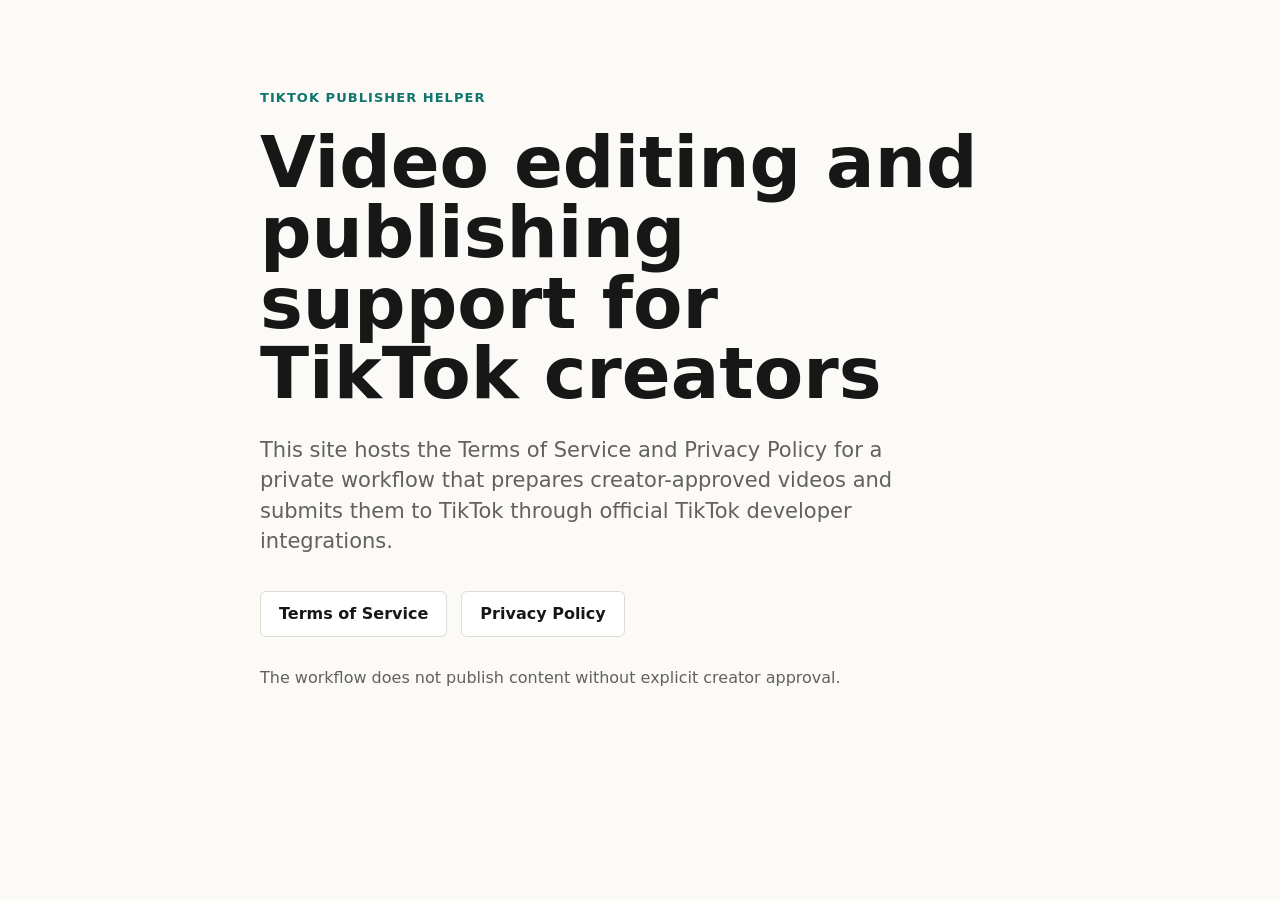
==== index.html @ e40996b9 "Initial legal pages for TikTok app" ====
<!doctype html>
<html lang="en">
  <head>
    <meta charset="utf-8" />
    <meta name="viewport" content="width=device-width, initial-scale=1" />
    <title>TikTok Publisher Helper</title>
    <meta
      name="description"
      content="Legal information for a private video editing and TikTok content publishing helper."
    />
    <link rel="stylesheet" href="./styles.css" />
  </head>
  <body>
    <main class="page">
      <p class="eyebrow">TikTok Publisher Helper</p>
      <h1>Video editing and publishing support for TikTok creators</h1>
      <p class="lead">
        This site hosts the Terms of Service and Privacy Policy for a private workflow
        that prepares creator-approved videos and submits them to TikTok through official
        TikTok developer integrations.
      </p>
      <nav class="links" aria-label="Legal pages">
        <a href="./terms/">Terms of Service</a>
        <a href="./privacy/">Privacy Policy</a>
      </nav>
      <p class="note">
        The workflow does not publish content without explicit creator approval.
      </p>
    </main>
  </body>
</html>
---- styles.css ----
:root {
  color-scheme: light;
  --ink: #171717;
  --muted: #62615f;
  --line: #dedbd5;
  --paper: #fbfaf7;
  --accent: #0f766e;
}

* {
  box-sizing: border-box;
}

body {
  margin: 0;
  min-height: 100vh;
  background: var(--paper);
  color: var(--ink);
  font-family:
    ui-sans-serif,
    system-ui,
    -apple-system,
    BlinkMacSystemFont,
    "Segoe UI",
    sans-serif;
  line-height: 1.6;
}

a {
  color: var(--accent);
  text-decoration-thickness: 1px;
  text-underline-offset: 4px;
}

.page {
  width: min(760px, calc(100vw - 40px));
  margin: 0 auto;
  padding: 88px 0;
}

.eyebrow {
  margin: 0 0 18px;
  color: var(--accent);
  font-size: 13px;
  font-weight: 800;
  letter-spacing: 0.08em;
  text-transform: uppercase;
}

h1 {
  margin: 0;
  max-width: 720px;
  font-size: clamp(42px, 8vw, 72px);
  line-height: 0.98;
  letter-spacing: 0;
}

.legal h1 {
  font-size: clamp(36px, 6vw, 58px);
}

h2 {
  margin: 42px 0 10px;
  padding-top: 28px;
  border-top: 1px solid var(--line);
  font-size: 22px;
  line-height: 1.2;
}

p {
  margin: 0 0 16px;
}

.lead {
  max-width: 680px;
  margin-top: 26px;
  color: var(--muted);
  font-size: 21px;
  line-height: 1.45;
}

.links {
  display: flex;
  flex-wrap: wrap;
  gap: 14px;
  margin-top: 34px;
}

.links a {
  display: inline-flex;
  min-height: 46px;
  align-items: center;
  justify-content: center;
  border: 1px solid var(--line);
  border-radius: 6px;
  padding: 0 18px;
  background: #fff;
  color: var(--ink);
  font-weight: 700;
  text-decoration: none;
}

.note,
.updated {
  margin-top: 28px;
  color: var(--muted);
}

.back {
  margin-top: 48px;
}
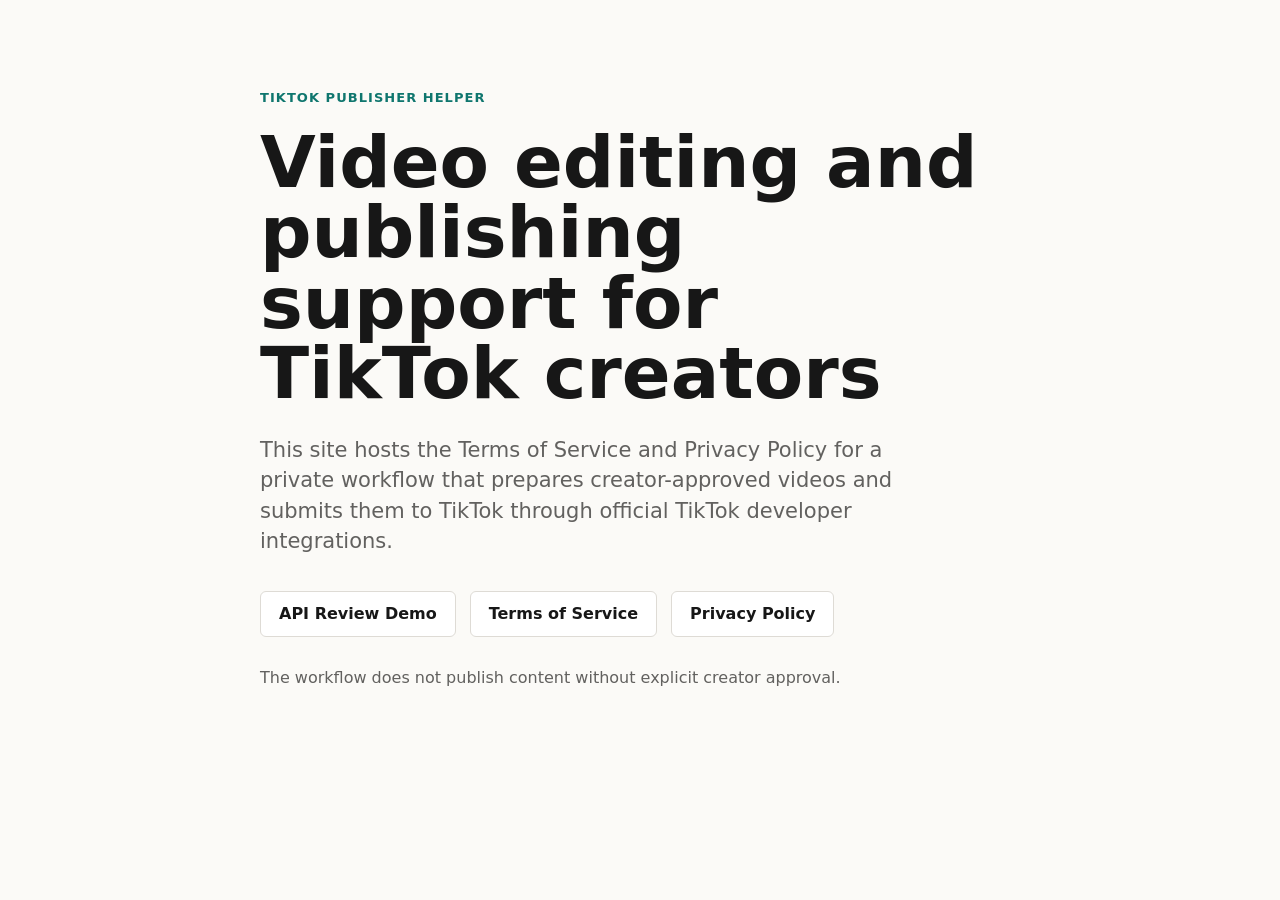
==== commit 5b1db4be: "Add TikTok API review demo page" ====
--- a/index.html
+++ b/index.html
@@ -20,6 +20,7 @@
         TikTok developer integrations.
       </p>
       <nav class="links" aria-label="Legal pages">
+        <a href="./demo/">API Review Demo</a>
         <a href="./terms/">Terms of Service</a>
         <a href="./privacy/">Privacy Policy</a>
       </nav>
--- a/styles.css
+++ b/styles.css
@@ -109,3 +109,178 @@
 .back {
   margin-top: 48px;
 }
+
+.demo-page {
+  width: min(1120px, calc(100vw - 32px));
+}
+
+.demo-shell {
+  margin-top: 38px;
+  border: 1px solid var(--line);
+  border-radius: 8px;
+  background: #fff;
+  overflow: hidden;
+}
+
+.demo-toolbar {
+  display: flex;
+  min-height: 58px;
+  align-items: center;
+  gap: 12px;
+  border-bottom: 1px solid var(--line);
+  padding: 0 20px;
+  color: var(--muted);
+}
+
+.demo-toolbar strong {
+  color: var(--ink);
+}
+
+.status-dot {
+  width: 11px;
+  height: 11px;
+  border-radius: 999px;
+  background: #10b981;
+  box-shadow: 0 0 0 4px rgba(16, 185, 129, 0.14);
+}
+
+.step-grid {
+  display: grid;
+  grid-template-columns: repeat(4, minmax(0, 1fr));
+}
+
+.step-card {
+  min-height: 430px;
+  border-right: 1px solid var(--line);
+  padding: 24px;
+}
+
+.step-card:last-child {
+  border-right: 0;
+}
+
+.step-card h2 {
+  margin: 18px 0 10px;
+  padding: 0;
+  border: 0;
+  font-size: 24px;
+}
+
+.step-card p {
+  color: var(--muted);
+}
+
+.step-number {
+  color: var(--accent);
+  font-size: 13px;
+  font-weight: 800;
+  letter-spacing: 0.08em;
+}
+
+.upload-box,
+.publish-status {
+  margin-top: 24px;
+  border: 1px solid var(--line);
+  border-radius: 8px;
+  background: var(--paper);
+  padding: 18px;
+}
+
+.upload-box strong,
+.upload-box span,
+.publish-status span,
+.publish-status strong {
+  display: block;
+}
+
+.upload-box span,
+.publish-status span {
+  color: var(--muted);
+  font-size: 14px;
+}
+
+.preview-phone {
+  width: 150px;
+  margin-top: 24px;
+  border: 8px solid #111;
+  border-radius: 24px;
+  background: #111;
+  color: #fff;
+  overflow: hidden;
+}
+
+.preview-frame {
+  height: 238px;
+  background:
+    radial-gradient(circle at 55% 28%, #f5c7a4 0 12%, transparent 13%),
+    radial-gradient(circle at 45% 36%, #222 0 4%, transparent 5%),
+    linear-gradient(145deg, #d7efed, #f7ead7 52%, #f8c15b);
+}
+
+.preview-phone p {
+  margin: 0;
+  padding: 12px;
+  color: #fff;
+  font-size: 11px;
+  line-height: 1.35;
+}
+
+button {
+  width: 100%;
+  min-height: 44px;
+  margin-top: 24px;
+  border: 0;
+  border-radius: 6px;
+  background: #111;
+  color: #fff;
+  font: inherit;
+  font-weight: 800;
+}
+
+.scope-list {
+  margin: 18px 0 0;
+  padding-left: 18px;
+  color: var(--muted);
+  font-size: 14px;
+}
+
+.publish-status {
+  display: grid;
+  grid-template-columns: 1fr auto;
+  gap: 10px 14px;
+}
+
+.publish-status span,
+.publish-status strong {
+  display: inline;
+}
+
+.publish-status strong {
+  color: var(--accent);
+}
+
+@media (max-width: 900px) {
+  .step-grid {
+    grid-template-columns: repeat(2, minmax(0, 1fr));
+  }
+
+  .step-card:nth-child(2) {
+    border-right: 0;
+  }
+}
+
+@media (max-width: 560px) {
+  .step-grid {
+    grid-template-columns: 1fr;
+  }
+
+  .step-card {
+    min-height: auto;
+    border-right: 0;
+    border-bottom: 1px solid var(--line);
+  }
+
+  .step-card:last-child {
+    border-bottom: 0;
+  }
+}
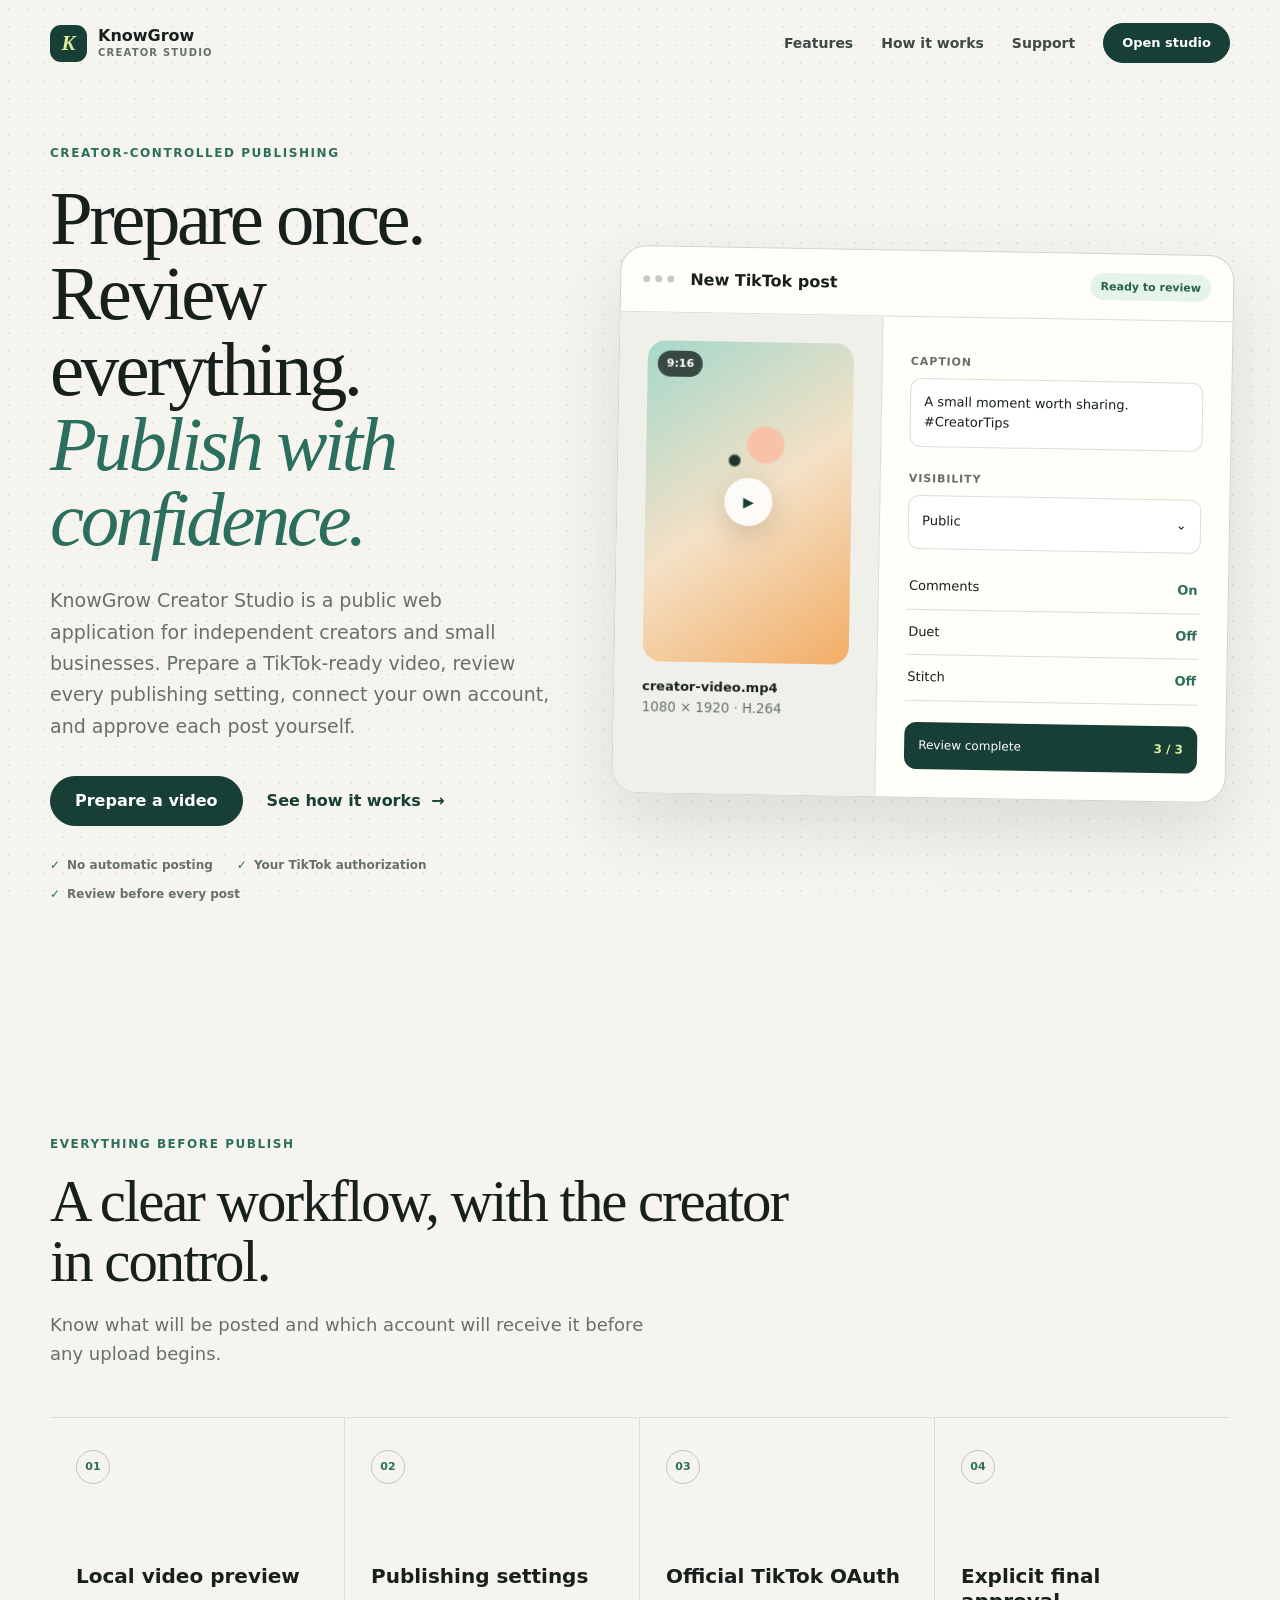
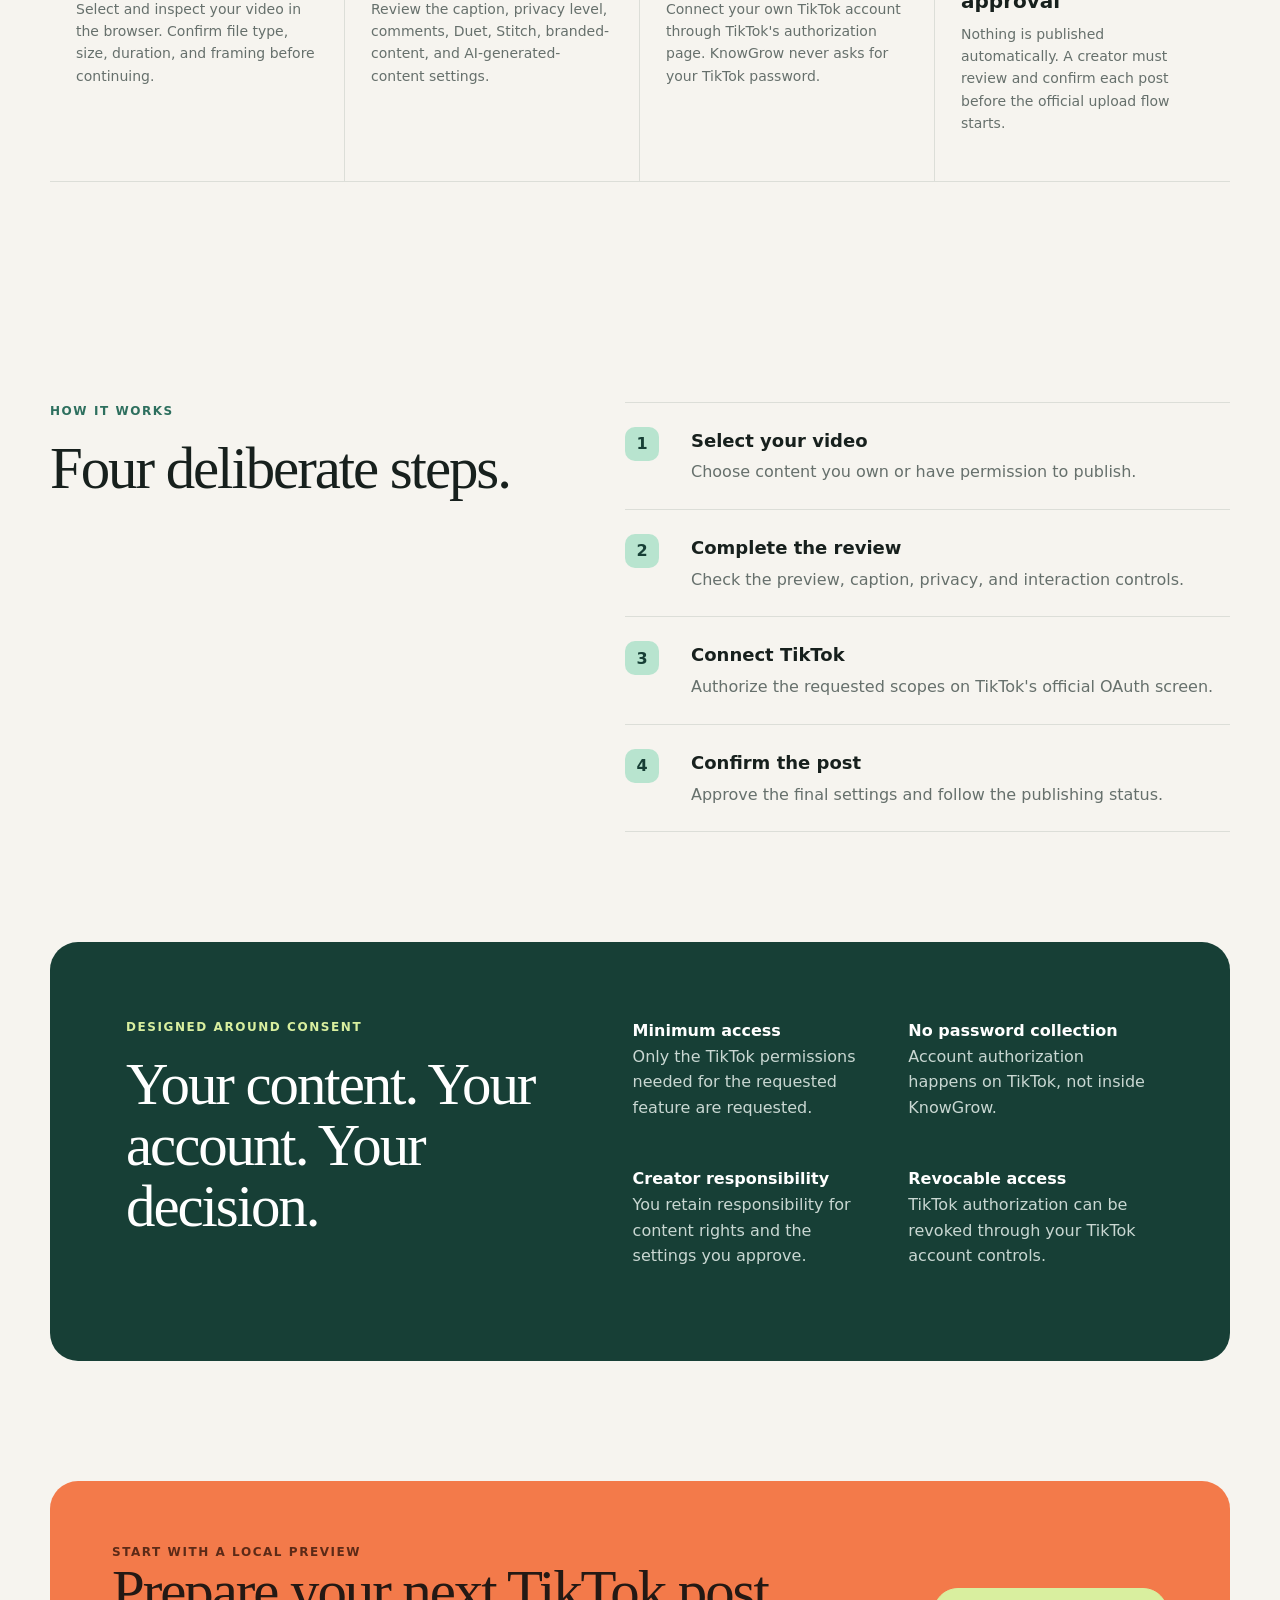
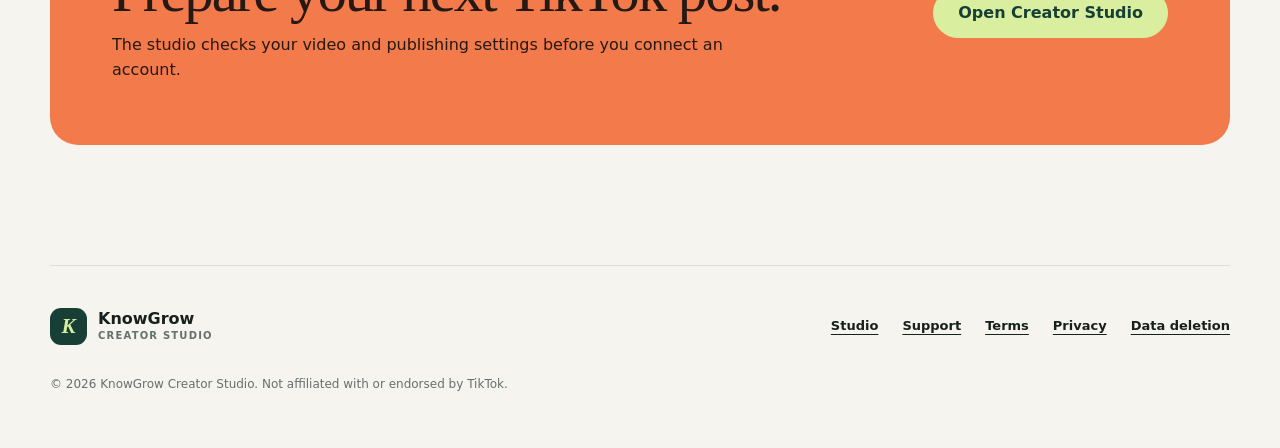
==== commit 48f5e984: "Build public KnowGrow Creator Studio website" ====
--- a/index.html
+++ b/index.html
@@ -3,30 +3,155 @@
   <head>
     <meta charset="utf-8" />
     <meta name="viewport" content="width=device-width, initial-scale=1" />
-    <title>TikTok Publisher Helper</title>
+    <title>KnowGrow Creator Studio | Prepare and publish TikTok videos</title>
     <meta
       name="description"
-      content="Legal information for a private video editing and TikTok content publishing helper."
+      content="KnowGrow Creator Studio helps independent creators and small businesses prepare, review, and publish videos to their own TikTok accounts with explicit approval."
     />
+    <meta name="theme-color" content="#f6f4ef" />
+    <link rel="icon" href="./favicon.svg" type="image/svg+xml" />
     <link rel="stylesheet" href="./styles.css" />
   </head>
   <body>
-    <main class="page">
-      <p class="eyebrow">TikTok Publisher Helper</p>
-      <h1>Video editing and publishing support for TikTok creators</h1>
-      <p class="lead">
-        This site hosts the Terms of Service and Privacy Policy for a private workflow
-        that prepares creator-approved videos and submits them to TikTok through official
-        TikTok developer integrations.
-      </p>
-      <nav class="links" aria-label="Legal pages">
-        <a href="./demo/">API Review Demo</a>
-        <a href="./terms/">Terms of Service</a>
-        <a href="./privacy/">Privacy Policy</a>
+    <header class="site-header">
+      <a class="brand" href="./" aria-label="KnowGrow Creator Studio home">
+        <span class="brand-mark">K</span>
+        <span>KnowGrow <small>Creator Studio</small></span>
+      </a>
+      <nav class="site-nav" aria-label="Main navigation">
+        <a href="#features">Features</a>
+        <a href="#how-it-works">How it works</a>
+        <a href="./support/">Support</a>
+        <a class="button button-small" href="./app/">Open studio</a>
       </nav>
-      <p class="note">
-        The workflow does not publish content without explicit creator approval.
-      </p>
+    </header>
+
+    <main>
+      <section class="hero">
+        <div class="hero-copy">
+          <p class="eyebrow">Creator-controlled publishing</p>
+          <h1>Prepare once.<br />Review everything.<br /><em>Publish with confidence.</em></h1>
+          <p class="lead">
+            KnowGrow Creator Studio is a public web application for independent creators
+            and small businesses. Prepare a TikTok-ready video, review every publishing
+            setting, connect your own account, and approve each post yourself.
+          </p>
+          <div class="hero-actions">
+            <a class="button" href="./app/">Prepare a video</a>
+            <a class="text-link" href="#how-it-works">See how it works <span>→</span></a>
+          </div>
+          <ul class="trust-list" aria-label="Product safeguards">
+            <li>No automatic posting</li>
+            <li>Your TikTok authorization</li>
+            <li>Review before every post</li>
+          </ul>
+        </div>
+
+        <div class="product-preview" aria-label="KnowGrow workspace preview">
+          <div class="preview-header">
+            <span class="preview-dots"><i></i><i></i><i></i></span>
+            <strong>New TikTok post</strong>
+            <span class="ready-pill">Ready to review</span>
+          </div>
+          <div class="preview-content">
+            <div class="video-card">
+              <span class="video-ratio">9:16</span>
+              <div class="video-art">
+                <span class="play-icon">▶</span>
+              </div>
+              <strong>creator-video.mp4</strong>
+              <small>1080 × 1920 · H.264</small>
+            </div>
+            <div class="settings-card">
+              <span class="field-label">Caption</span>
+              <p>A small moment worth sharing. #CreatorTips</p>
+              <span class="field-label">Visibility</span>
+              <div class="select-preview">Public <span>⌄</span></div>
+              <div class="setting-row"><span>Comments</span><b>On</b></div>
+              <div class="setting-row"><span>Duet</span><b>Off</b></div>
+              <div class="setting-row"><span>Stitch</span><b>Off</b></div>
+              <div class="review-bar"><span>Review complete</span><strong>3 / 3</strong></div>
+            </div>
+          </div>
+        </div>
+      </section>
+
+      <section class="section" id="features">
+        <div class="section-heading">
+          <p class="eyebrow">Everything before publish</p>
+          <h2>A clear workflow, with the creator in control.</h2>
+          <p>Know what will be posted and which account will receive it before any upload begins.</p>
+        </div>
+        <div class="feature-grid">
+          <article class="feature-card">
+            <span class="feature-number">01</span>
+            <h3>Local video preview</h3>
+            <p>Select and inspect your video in the browser. Confirm file type, size, duration, and framing before continuing.</p>
+          </article>
+          <article class="feature-card">
+            <span class="feature-number">02</span>
+            <h3>Publishing settings</h3>
+            <p>Review the caption, privacy level, comments, Duet, Stitch, branded-content, and AI-generated-content settings.</p>
+          </article>
+          <article class="feature-card">
+            <span class="feature-number">03</span>
+            <h3>Official TikTok OAuth</h3>
+            <p>Connect your own TikTok account through TikTok's authorization page. KnowGrow never asks for your TikTok password.</p>
+          </article>
+          <article class="feature-card">
+            <span class="feature-number">04</span>
+            <h3>Explicit final approval</h3>
+            <p>Nothing is published automatically. A creator must review and confirm each post before the official upload flow starts.</p>
+          </article>
+        </div>
+      </section>
+
+      <section class="section process-section" id="how-it-works">
+        <div class="section-heading compact">
+          <p class="eyebrow">How it works</p>
+          <h2>Four deliberate steps.</h2>
+        </div>
+        <ol class="process-list">
+          <li><span>1</span><div><strong>Select your video</strong><p>Choose content you own or have permission to publish.</p></div></li>
+          <li><span>2</span><div><strong>Complete the review</strong><p>Check the preview, caption, privacy, and interaction controls.</p></div></li>
+          <li><span>3</span><div><strong>Connect TikTok</strong><p>Authorize the requested scopes on TikTok's official OAuth screen.</p></div></li>
+          <li><span>4</span><div><strong>Confirm the post</strong><p>Approve the final settings and follow the publishing status.</p></div></li>
+        </ol>
+      </section>
+
+      <section class="section safety-section" id="security">
+        <div>
+          <p class="eyebrow">Designed around consent</p>
+          <h2>Your content. Your account. Your decision.</h2>
+        </div>
+        <div class="safety-grid">
+          <p><strong>Minimum access</strong><br />Only the TikTok permissions needed for the requested feature are requested.</p>
+          <p><strong>No password collection</strong><br />Account authorization happens on TikTok, not inside KnowGrow.</p>
+          <p><strong>Creator responsibility</strong><br />You retain responsibility for content rights and the settings you approve.</p>
+          <p><strong>Revocable access</strong><br />TikTok authorization can be revoked through your TikTok account controls.</p>
+        </div>
+      </section>
+
+      <section class="cta-section">
+        <div>
+          <p class="eyebrow">Start with a local preview</p>
+          <h2>Prepare your next TikTok post.</h2>
+          <p>The studio checks your video and publishing settings before you connect an account.</p>
+        </div>
+        <a class="button button-light" href="./app/">Open Creator Studio</a>
+      </section>
     </main>
+
+    <footer class="site-footer">
+      <div class="brand footer-brand"><span class="brand-mark">K</span><span>KnowGrow <small>Creator Studio</small></span></div>
+      <div class="footer-links">
+        <a href="./app/">Studio</a>
+        <a href="./support/">Support</a>
+        <a href="./terms/">Terms</a>
+        <a href="./privacy/">Privacy</a>
+        <a href="./data-deletion/">Data deletion</a>
+      </div>
+      <p>© 2026 KnowGrow Creator Studio. Not affiliated with or endorsed by TikTok.</p>
+    </footer>
   </body>
 </html>
--- a/styles.css
+++ b/styles.css
@@ -1,286 +1,246 @@
 :root {
   color-scheme: light;
-  --ink: #171717;
-  --muted: #62615f;
-  --line: #dedbd5;
-  --paper: #fbfaf7;
-  --accent: #0f766e;
-}
-
-* {
-  box-sizing: border-box;
-}
-
+  --ink: #17201d;
+  --muted: #66706c;
+  --line: #dcded8;
+  --paper: #f6f4ef;
+  --white: #fffefa;
+  --forest: #173f36;
+  --mint: #b8e4cf;
+  --lime: #d9ef9f;
+  --orange: #f37a4a;
+  --shadow: 0 30px 70px rgba(28, 48, 40, 0.12);
+}
+
+* { box-sizing: border-box; }
+html { scroll-behavior: smooth; }
 body {
   margin: 0;
   min-height: 100vh;
   background: var(--paper);
   color: var(--ink);
-  font-family:
-    ui-sans-serif,
-    system-ui,
-    -apple-system,
-    BlinkMacSystemFont,
-    "Segoe UI",
-    sans-serif;
+  font-family: Inter, ui-sans-serif, system-ui, -apple-system, BlinkMacSystemFont, "Segoe UI", sans-serif;
   line-height: 1.6;
 }
-
-a {
-  color: var(--accent);
-  text-decoration-thickness: 1px;
-  text-underline-offset: 4px;
-}
-
-.page {
-  width: min(760px, calc(100vw - 40px));
+body::before {
+  position: fixed;
+  inset: 0;
+  z-index: -1;
+  background-image: radial-gradient(rgba(23, 63, 54, 0.075) 0.8px, transparent 0.8px);
+  background-size: 18px 18px;
+  content: "";
+  pointer-events: none;
+}
+a { color: inherit; text-underline-offset: 4px; }
+button, input, textarea, select { font: inherit; }
+button, .button { cursor: pointer; }
+
+.site-header {
+  display: flex;
+  width: min(1180px, calc(100vw - 40px));
+  min-height: 86px;
+  align-items: center;
+  justify-content: space-between;
   margin: 0 auto;
-  padding: 88px 0;
-}
-
-.eyebrow {
-  margin: 0 0 18px;
-  color: var(--accent);
-  font-size: 13px;
-  font-weight: 800;
-  letter-spacing: 0.08em;
-  text-transform: uppercase;
-}
-
-h1 {
-  margin: 0;
-  max-width: 720px;
-  font-size: clamp(42px, 8vw, 72px);
-  line-height: 0.98;
-  letter-spacing: 0;
-}
-
-.legal h1 {
-  font-size: clamp(36px, 6vw, 58px);
-}
-
-h2 {
-  margin: 42px 0 10px;
-  padding-top: 28px;
-  border-top: 1px solid var(--line);
-  font-size: 22px;
-  line-height: 1.2;
-}
-
-p {
-  margin: 0 0 16px;
-}
-
-.lead {
-  max-width: 680px;
-  margin-top: 26px;
-  color: var(--muted);
-  font-size: 21px;
-  line-height: 1.45;
-}
-
-.links {
-  display: flex;
-  flex-wrap: wrap;
-  gap: 14px;
-  margin-top: 34px;
-}
-
-.links a {
+}
+.brand { display: inline-flex; align-items: center; gap: 11px; font-weight: 800; line-height: 1.05; text-decoration: none; }
+.brand small { display: block; margin-top: 3px; color: var(--muted); font-size: 10px; font-weight: 700; letter-spacing: .12em; text-transform: uppercase; }
+.brand-mark { display: grid; width: 37px; height: 37px; place-items: center; border-radius: 11px; background: var(--forest); color: var(--lime); font-family: Georgia, serif; font-size: 21px; font-style: italic; }
+.site-nav { display: flex; align-items: center; gap: 28px; }
+.site-nav > a:not(.button) { color: #3f4945; font-size: 14px; font-weight: 650; text-decoration: none; }
+.site-nav > a:hover { color: var(--forest); }
+
+.button {
   display: inline-flex;
-  min-height: 46px;
+  min-height: 50px;
   align-items: center;
   justify-content: center;
-  border: 1px solid var(--line);
-  border-radius: 6px;
-  padding: 0 18px;
-  background: #fff;
-  color: var(--ink);
-  font-weight: 700;
+  border: 1px solid var(--forest);
+  border-radius: 999px;
+  padding: 0 24px;
+  background: var(--forest);
+  color: #fff;
+  font-weight: 800;
   text-decoration: none;
-}
-
-.note,
-.updated {
-  margin-top: 28px;
-  color: var(--muted);
-}
-
-.back {
-  margin-top: 48px;
-}
-
-.demo-page {
-  width: min(1120px, calc(100vw - 32px));
-}
-
-.demo-shell {
-  margin-top: 38px;
-  border: 1px solid var(--line);
-  border-radius: 8px;
-  background: #fff;
-  overflow: hidden;
-}
-
-.demo-toolbar {
-  display: flex;
-  min-height: 58px;
+  transition: transform .18s ease, box-shadow .18s ease;
+}
+.button:hover { transform: translateY(-2px); box-shadow: 0 12px 25px rgba(23, 63, 54, .2); }
+.button-small { min-height: 40px; padding: 0 18px; font-size: 13px; }
+.button-secondary { border-color: var(--line); background: var(--white); color: var(--ink); }
+.button-light { border-color: var(--lime); background: var(--lime); color: var(--forest); }
+.button[disabled], button[disabled] { cursor: not-allowed; opacity: .48; transform: none; box-shadow: none; }
+.text-link { color: var(--forest); font-weight: 800; text-decoration: none; }
+.text-link span { display: inline-block; margin-left: 5px; transition: transform .18s ease; }
+.text-link:hover span { transform: translateX(4px); }
+
+.hero {
+  display: grid;
+  width: min(1180px, calc(100vw - 40px));
+  grid-template-columns: minmax(0, .9fr) minmax(520px, 1.1fr);
+  gap: 64px;
   align-items: center;
-  gap: 12px;
-  border-bottom: 1px solid var(--line);
-  padding: 0 20px;
-  color: var(--muted);
-}
-
-.demo-toolbar strong {
-  color: var(--ink);
-}
-
-.status-dot {
-  width: 11px;
-  height: 11px;
-  border-radius: 999px;
-  background: #10b981;
-  box-shadow: 0 0 0 4px rgba(16, 185, 129, 0.14);
-}
-
-.step-grid {
-  display: grid;
-  grid-template-columns: repeat(4, minmax(0, 1fr));
-}
-
-.step-card {
-  min-height: 430px;
-  border-right: 1px solid var(--line);
-  padding: 24px;
-}
-
-.step-card:last-child {
-  border-right: 0;
-}
-
-.step-card h2 {
-  margin: 18px 0 10px;
-  padding: 0;
-  border: 0;
-  font-size: 24px;
-}
-
-.step-card p {
-  color: var(--muted);
-}
-
-.step-number {
-  color: var(--accent);
-  font-size: 13px;
-  font-weight: 800;
-  letter-spacing: 0.08em;
-}
-
-.upload-box,
-.publish-status {
-  margin-top: 24px;
-  border: 1px solid var(--line);
-  border-radius: 8px;
-  background: var(--paper);
-  padding: 18px;
-}
-
-.upload-box strong,
-.upload-box span,
-.publish-status span,
-.publish-status strong {
-  display: block;
-}
-
-.upload-box span,
-.publish-status span {
-  color: var(--muted);
-  font-size: 14px;
-}
-
-.preview-phone {
-  width: 150px;
-  margin-top: 24px;
-  border: 8px solid #111;
-  border-radius: 24px;
-  background: #111;
-  color: #fff;
-  overflow: hidden;
-}
-
-.preview-frame {
-  height: 238px;
-  background:
-    radial-gradient(circle at 55% 28%, #f5c7a4 0 12%, transparent 13%),
-    radial-gradient(circle at 45% 36%, #222 0 4%, transparent 5%),
-    linear-gradient(145deg, #d7efed, #f7ead7 52%, #f8c15b);
-}
-
-.preview-phone p {
-  margin: 0;
-  padding: 12px;
-  color: #fff;
-  font-size: 11px;
-  line-height: 1.35;
-}
-
-button {
-  width: 100%;
-  min-height: 44px;
-  margin-top: 24px;
-  border: 0;
-  border-radius: 6px;
-  background: #111;
-  color: #fff;
-  font: inherit;
-  font-weight: 800;
-}
-
-.scope-list {
-  margin: 18px 0 0;
-  padding-left: 18px;
-  color: var(--muted);
-  font-size: 14px;
-}
-
-.publish-status {
-  display: grid;
-  grid-template-columns: 1fr auto;
-  gap: 10px 14px;
-}
-
-.publish-status span,
-.publish-status strong {
-  display: inline;
-}
-
-.publish-status strong {
-  color: var(--accent);
-}
-
-@media (max-width: 900px) {
-  .step-grid {
-    grid-template-columns: repeat(2, minmax(0, 1fr));
-  }
-
-  .step-card:nth-child(2) {
-    border-right: 0;
-  }
-}
-
-@media (max-width: 560px) {
-  .step-grid {
-    grid-template-columns: 1fr;
-  }
-
-  .step-card {
-    min-height: auto;
-    border-right: 0;
-    border-bottom: 1px solid var(--line);
-  }
-
-  .step-card:last-child {
-    border-bottom: 0;
-  }
-}
+  margin: 58px auto 120px;
+}
+.eyebrow { margin: 0 0 18px; color: #2d6f5e; font-size: 12px; font-weight: 900; letter-spacing: .13em; text-transform: uppercase; }
+h1, h2, h3, p { margin-top: 0; }
+h1 { margin-bottom: 0; font-family: Georgia, "Times New Roman", serif; font-size: clamp(54px, 6vw, 82px); font-weight: 500; letter-spacing: -.045em; line-height: .98; }
+h1 em { color: #2d6f5e; font-weight: 500; }
+h2 { margin-bottom: 18px; font-family: Georgia, "Times New Roman", serif; font-size: clamp(38px, 4.6vw, 62px); font-weight: 500; letter-spacing: -.035em; line-height: 1.03; }
+h3 { margin-bottom: 9px; font-size: 20px; line-height: 1.25; }
+.lead { max-width: 650px; margin: 28px 0 0; color: var(--muted); font-size: 19px; line-height: 1.65; }
+.hero-actions { display: flex; align-items: center; gap: 24px; margin-top: 34px; }
+.trust-list { display: flex; flex-wrap: wrap; gap: 10px 24px; margin: 30px 0 0; padding: 0; color: var(--muted); font-size: 12px; font-weight: 700; list-style: none; }
+.trust-list li::before { margin-right: 7px; color: #2d6f5e; content: "✓"; }
+
+.product-preview { border: 1px solid #cfd5ce; border-radius: 26px; background: rgba(255, 254, 250, .92); box-shadow: var(--shadow); overflow: hidden; transform: rotate(1deg); }
+.preview-header { display: flex; min-height: 66px; align-items: center; gap: 16px; border-bottom: 1px solid var(--line); padding: 0 22px; }
+.preview-header strong { flex: 1; }
+.preview-dots { display: flex; gap: 5px; }
+.preview-dots i { width: 7px; height: 7px; border-radius: 50%; background: #c6cbc6; }
+.ready-pill { border-radius: 999px; padding: 5px 10px; background: #e5f4e8; color: #256246; font-size: 11px; font-weight: 800; }
+.preview-content { display: grid; grid-template-columns: .86fr 1.14fr; min-height: 480px; }
+.video-card, .settings-card { padding: 28px; }
+.video-card { position: relative; border-right: 1px solid var(--line); background: #eff0e9; }
+.video-ratio { position: absolute; top: 38px; left: 38px; z-index: 1; border-radius: 999px; padding: 4px 9px; background: rgba(23,32,29,.78); color: white; font-size: 11px; font-weight: 800; }
+.video-art { display: grid; width: 100%; aspect-ratio: 9 / 14; max-height: 360px; place-items: center; border-radius: 18px; background: radial-gradient(circle at 58% 32%, #f7c2a7 0 7%, transparent 8%), radial-gradient(circle at 43% 37%, #20362f 0 2%, transparent 3%), linear-gradient(145deg, #a5d8cb, #f4e1c6 50%, #f2ad65); }
+.play-icon { display: grid; width: 48px; height: 48px; place-items: center; border-radius: 50%; background: rgba(255,255,255,.88); color: var(--forest); font-size: 14px; box-shadow: 0 8px 30px rgba(0,0,0,.16); }
+.video-card strong, .video-card small { display: block; }
+.video-card strong { margin-top: 15px; font-size: 13px; }
+.video-card small { color: var(--muted); }
+.settings-card { display: flex; flex-direction: column; }
+.field-label { margin: 8px 0 7px; color: var(--muted); font-size: 11px; font-weight: 800; letter-spacing: .08em; text-transform: uppercase; }
+.settings-card > p, .select-preview { min-height: 54px; margin: 0 0 15px; border: 1px solid var(--line); border-radius: 11px; padding: 13px; background: white; font-size: 13px; }
+.select-preview { display: flex; align-items: center; justify-content: space-between; }
+.setting-row { display: flex; justify-content: space-between; border-bottom: 1px solid var(--line); padding: 12px 2px; font-size: 13px; }
+.setting-row b { color: #2d6f5e; }
+.review-bar { display: flex; justify-content: space-between; margin-top: auto; border-radius: 12px; padding: 14px; background: var(--forest); color: white; font-size: 12px; }
+.review-bar strong { color: var(--lime); }
+
+.section { width: min(1180px, calc(100vw - 40px)); margin: 0 auto; padding: 110px 0; }
+.section-heading { max-width: 780px; margin-bottom: 48px; }
+.section-heading > p:last-child { max-width: 620px; color: var(--muted); font-size: 18px; }
+.section-heading.compact { margin-bottom: 32px; }
+.feature-grid { display: grid; grid-template-columns: repeat(4, 1fr); border-top: 1px solid var(--line); border-bottom: 1px solid var(--line); }
+.feature-card { min-height: 300px; border-right: 1px solid var(--line); padding: 32px 26px; }
+.feature-card:last-child { border: 0; }
+.feature-number { display: inline-grid; width: 34px; height: 34px; place-items: center; margin-bottom: 80px; border: 1px solid #bfc6be; border-radius: 50%; color: #2d6f5e; font-size: 11px; font-weight: 900; }
+.feature-card p { color: var(--muted); font-size: 14px; }
+
+.process-section { display: grid; grid-template-columns: .9fr 1.1fr; gap: 80px; }
+.process-list { margin: 0; padding: 0; list-style: none; }
+.process-list li { display: grid; grid-template-columns: 48px 1fr; gap: 18px; border-top: 1px solid var(--line); padding: 24px 0; }
+.process-list li:last-child { border-bottom: 1px solid var(--line); }
+.process-list li > span { display: grid; width: 34px; height: 34px; place-items: center; border-radius: 10px; background: var(--mint); color: var(--forest); font-weight: 900; }
+.process-list strong { font-size: 18px; }
+.process-list p { margin: 4px 0 0; color: var(--muted); }
+
+.safety-section { display: grid; grid-template-columns: .9fr 1.1fr; gap: 80px; border-radius: 28px; padding: 76px; background: var(--forest); color: white; }
+.safety-section .eyebrow { color: var(--lime); }
+.safety-grid { display: grid; grid-template-columns: 1fr 1fr; gap: 30px; }
+.safety-grid p { color: #c9d7d2; }
+.safety-grid strong { color: white; }
+.cta-section { display: flex; width: min(1180px, calc(100vw - 40px)); align-items: center; justify-content: space-between; gap: 40px; margin: 120px auto; border-radius: 28px; padding: 62px; background: var(--orange); color: #241914; }
+.cta-section h2 { margin-bottom: 9px; }
+.cta-section p { max-width: 640px; margin-bottom: 0; }
+.cta-section .eyebrow { color: #5c2a17; }
+
+.site-footer { display: grid; width: min(1180px, calc(100vw - 40px)); grid-template-columns: 1fr auto; gap: 30px; align-items: center; margin: 0 auto; border-top: 1px solid var(--line); padding: 42px 0 54px; }
+.footer-links { display: flex; flex-wrap: wrap; gap: 24px; font-size: 13px; font-weight: 700; }
+.site-footer > p { grid-column: 1 / -1; margin: 0; color: var(--muted); font-size: 12px; }
+
+/* Shared legal and support pages */
+.page-shell { min-height: 100vh; }
+.page { width: min(820px, calc(100vw - 40px)); margin: 0 auto; padding: 80px 0 120px; }
+.page-wide { width: min(1120px, calc(100vw - 40px)); }
+.page h1 { font-size: clamp(48px, 7vw, 76px); }
+.page .lead { margin-bottom: 42px; }
+.legal section, .support-card { margin-top: 40px; border-top: 1px solid var(--line); padding-top: 28px; }
+.legal h2 { margin-bottom: 12px; font-family: inherit; font-size: 22px; font-weight: 800; letter-spacing: -.02em; }
+.legal p, .support-card p, .support-card li { color: #505a56; }
+.updated { margin-top: 18px; color: var(--muted); }
+.back { margin-top: 56px; }
+.back a { color: var(--forest); font-weight: 800; }
+.support-grid { display: grid; grid-template-columns: repeat(2, 1fr); gap: 20px; }
+.support-card { margin-top: 0; border: 1px solid var(--line); border-radius: 18px; padding: 26px; background: var(--white); }
+.support-card h2 { margin-bottom: 8px; font-family: inherit; font-size: 21px; font-weight: 800; }
+
+/* Creator workspace */
+.studio-layout { display: grid; grid-template-columns: minmax(340px, .82fr) minmax(440px, 1.18fr); gap: 24px; align-items: start; }
+.panel { border: 1px solid var(--line); border-radius: 22px; background: var(--white); box-shadow: 0 18px 45px rgba(28,48,40,.07); overflow: hidden; }
+.panel-header { display: flex; align-items: center; justify-content: space-between; border-bottom: 1px solid var(--line); padding: 20px 24px; }
+.panel-header h2 { margin: 0; font-family: inherit; font-size: 18px; font-weight: 850; letter-spacing: -.01em; }
+.step-pill { border-radius: 999px; padding: 4px 9px; background: #edf0ea; color: var(--muted); font-size: 11px; font-weight: 800; }
+.panel-body { padding: 24px; }
+.drop-zone { display: grid; min-height: 250px; place-items: center; border: 1.5px dashed #aeb8b1; border-radius: 18px; padding: 30px; background: #f7f7f2; text-align: center; transition: border-color .18s, background .18s; }
+.drop-zone.dragover { border-color: #2d6f5e; background: #edf7f1; }
+.drop-zone input { position: absolute; width: 1px; height: 1px; opacity: 0; }
+.upload-icon { display: grid; width: 52px; height: 52px; place-items: center; margin: 0 auto 15px; border-radius: 16px; background: var(--mint); color: var(--forest); font-size: 24px; font-weight: 400; }
+.drop-zone strong { display: block; }
+.drop-zone p { margin: 4px 0 16px; color: var(--muted); font-size: 13px; }
+.file-summary { display: none; }
+.file-summary.visible { display: block; }
+.video-preview { width: 100%; max-height: 470px; border-radius: 16px; background: #111; }
+.file-meta { display: grid; grid-template-columns: repeat(2, 1fr); gap: 10px; margin-top: 14px; }
+.meta-item { border-radius: 12px; padding: 11px 13px; background: #f0f1ec; }
+.meta-item span, .meta-item strong { display: block; }
+.meta-item span { color: var(--muted); font-size: 10px; font-weight: 800; letter-spacing: .06em; text-transform: uppercase; }
+.meta-item strong { margin-top: 2px; overflow: hidden; font-size: 12px; text-overflow: ellipsis; white-space: nowrap; }
+.form-grid { display: grid; grid-template-columns: 1fr 1fr; gap: 16px; }
+.field { display: block; }
+.field-full { grid-column: 1 / -1; }
+.field > span { display: block; margin-bottom: 7px; color: #3e4945; font-size: 12px; font-weight: 800; }
+.field input, .field textarea, .field select { width: 100%; border: 1px solid #cfd4ce; border-radius: 12px; outline: none; padding: 12px 13px; background: white; color: var(--ink); }
+.field textarea { min-height: 115px; resize: vertical; }
+.field input:focus, .field textarea:focus, .field select:focus { border-color: #2d6f5e; box-shadow: 0 0 0 3px rgba(45,111,94,.12); }
+.character-count { margin-top: 5px; color: var(--muted); font-size: 11px; text-align: right; }
+.toggle-grid { display: grid; grid-template-columns: 1fr 1fr; gap: 10px; grid-column: 1 / -1; }
+.toggle-card { display: flex; align-items: center; justify-content: space-between; border: 1px solid var(--line); border-radius: 12px; padding: 12px; background: white; font-size: 12px; font-weight: 750; }
+.toggle-card input { width: 18px; height: 18px; accent-color: var(--forest); }
+.action-stack { display: flex; flex-wrap: wrap; gap: 10px; margin-top: 20px; }
+.status-box { margin-top: 18px; border-radius: 14px; padding: 15px; background: #edf0ea; color: #4a5651; font-size: 13px; }
+.status-box.success { background: #e4f3e9; color: #24583f; }
+.status-box.error { background: #fbe9e3; color: #7b331f; }
+.status-box strong { display: block; margin-bottom: 3px; }
+.checklist { margin: 18px 0 0; padding: 0; list-style: none; }
+.checklist li { display: flex; gap: 9px; border-top: 1px solid var(--line); padding: 10px 0; color: var(--muted); font-size: 12px; }
+.checklist li::before { color: #2d6f5e; content: "○"; }
+.checklist li.done::before { content: "●"; }
+.privacy-note { margin-top: 16px; color: var(--muted); font-size: 11px; }
+.noscript { margin: 20px auto; border-radius: 12px; padding: 14px; background: #fbe9e3; color: #7b331f; }
+
+@media (max-width: 960px) {
+  .hero { grid-template-columns: 1fr; }
+  .hero-copy { max-width: 760px; }
+  .product-preview { max-width: 680px; transform: none; }
+  .feature-grid { grid-template-columns: 1fr 1fr; }
+  .feature-card:nth-child(2) { border-right: 0; }
+  .feature-card:nth-child(-n+2) { border-bottom: 1px solid var(--line); }
+  .process-section, .safety-section { grid-template-columns: 1fr; gap: 30px; }
+  .studio-layout { grid-template-columns: 1fr; }
+}
+
+@media (max-width: 700px) {
+  .site-header { min-height: 72px; }
+  .site-nav > a:not(.button) { display: none; }
+  .hero { gap: 44px; margin-top: 32px; margin-bottom: 64px; }
+  h1 { font-size: clamp(45px, 14vw, 64px); }
+  h2 { font-size: 38px; }
+  .lead { font-size: 17px; }
+  .hero-actions { align-items: flex-start; flex-direction: column; gap: 16px; }
+  .preview-content { grid-template-columns: 1fr; }
+  .video-card { border-right: 0; border-bottom: 1px solid var(--line); }
+  .video-art { max-height: 330px; }
+  .section { padding: 68px 0; }
+  .feature-grid, .safety-grid, .support-grid, .form-grid, .toggle-grid { grid-template-columns: 1fr; }
+  .feature-card { min-height: auto; border-right: 0; border-bottom: 1px solid var(--line); }
+  .feature-card:last-child { border-bottom: 0; }
+  .feature-number { margin-bottom: 36px; }
+  .safety-section { width: 100%; border-radius: 0; padding: 60px 24px; }
+  .cta-section { align-items: flex-start; flex-direction: column; margin: 70px auto; padding: 38px 28px; }
+  .site-footer { grid-template-columns: 1fr; }
+  .site-footer > p { grid-column: auto; }
+  .footer-links { gap: 14px 20px; }
+  .page { padding-top: 52px; }
+  .field-full { grid-column: auto; }
+  .toggle-grid { grid-column: auto; }
+}
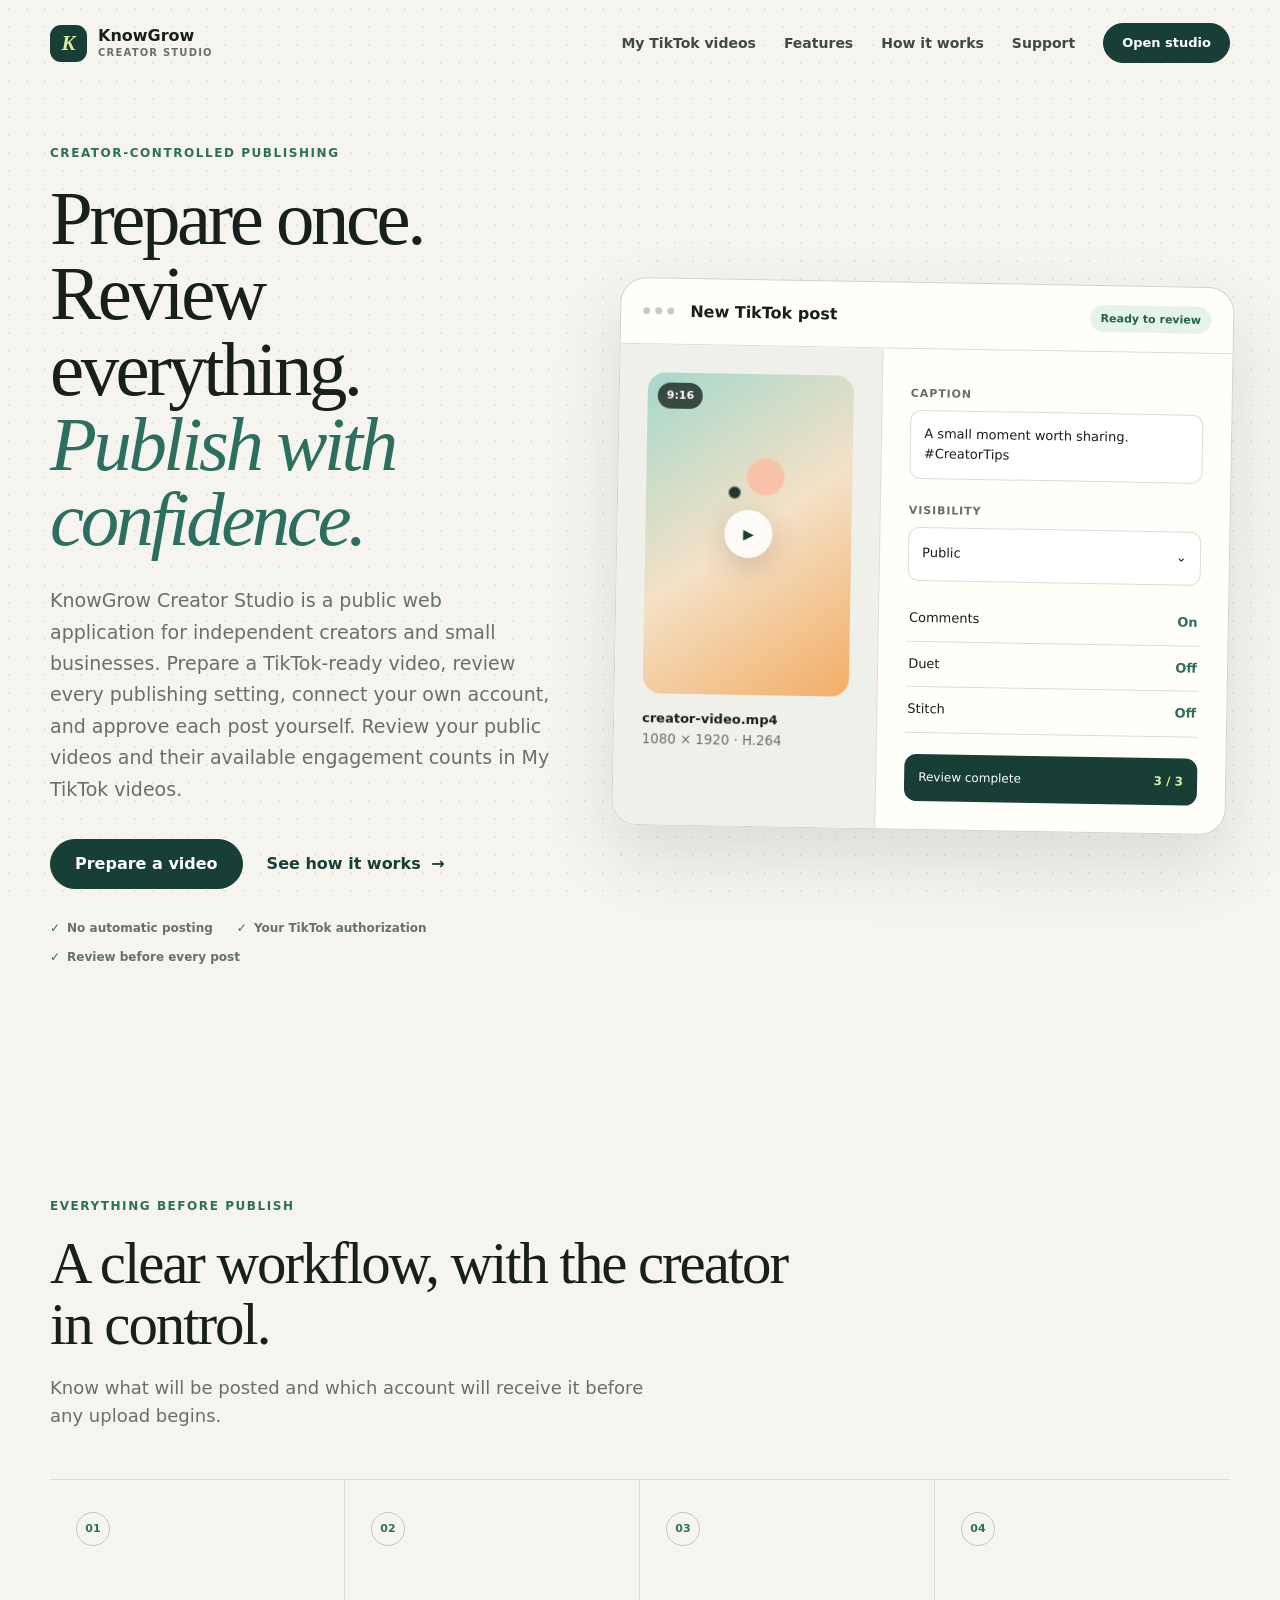
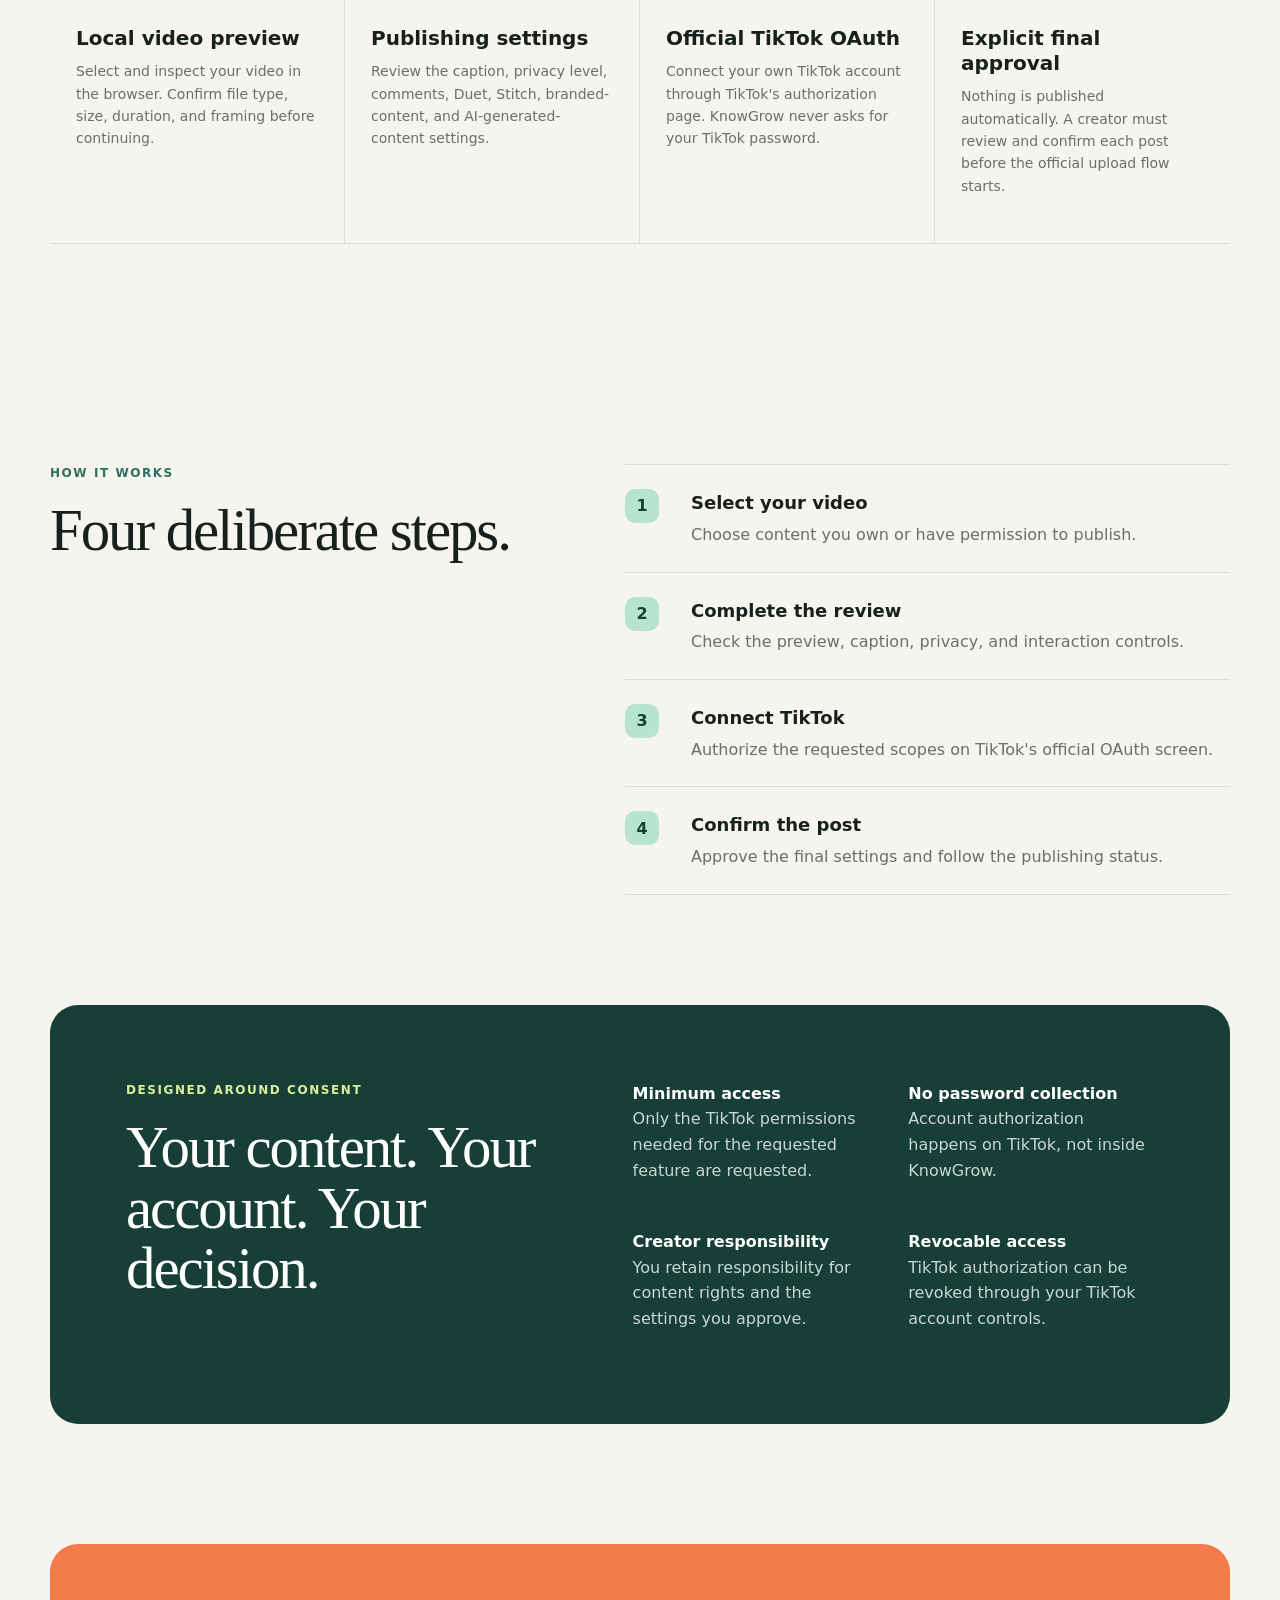
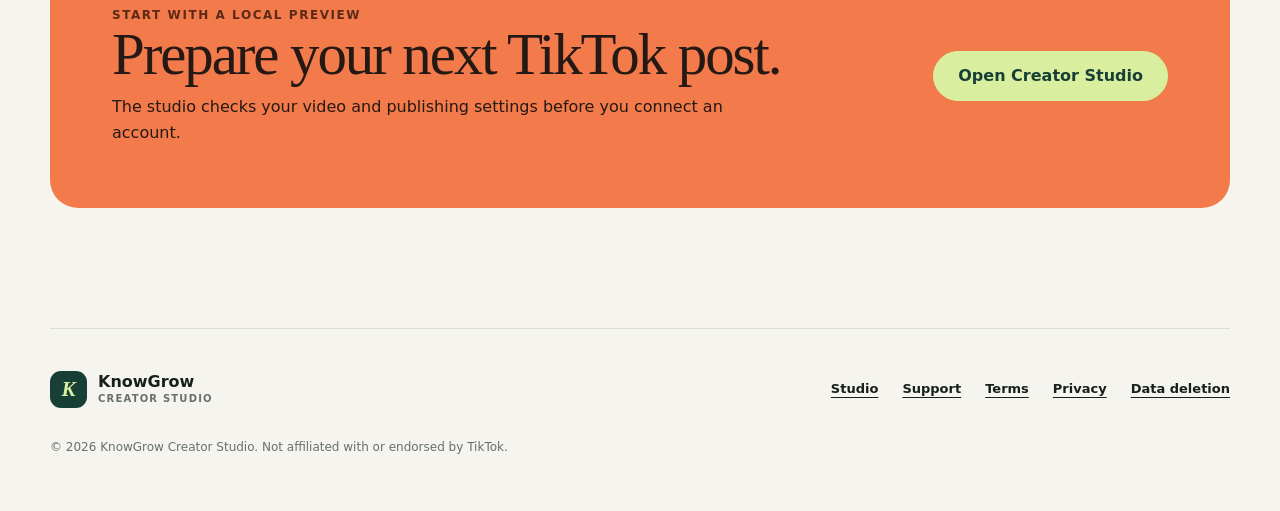
==== commit f8252cec: "Add My TikTok videos page and privacy information" ====
--- a/index.html
+++ b/index.html
@@ -3,7 +3,7 @@
   <head>
     <meta charset="utf-8" />
     <meta name="viewport" content="width=device-width, initial-scale=1" />
-    <title>KnowGrow Creator Studio | Prepare and publish TikTok videos</title>
+    <title>KnowGrow Creator Studio</title>
     <meta
       name="description"
       content="KnowGrow Creator Studio helps independent creators and small businesses prepare, review, and publish videos to their own TikTok accounts with explicit approval."
@@ -18,7 +18,7 @@
         <span class="brand-mark">K</span>
         <span>KnowGrow <small>Creator Studio</small></span>
       </a>
-      <nav class="site-nav" aria-label="Main navigation">
+      <nav class="site-nav" aria-label="Main navigation"><a href="/videos/">My TikTok videos</a>
         <a href="#features">Features</a>
         <a href="#how-it-works">How it works</a>
         <a href="./support/">Support</a>
@@ -34,7 +34,7 @@
           <p class="lead">
             KnowGrow Creator Studio is a public web application for independent creators
             and small businesses. Prepare a TikTok-ready video, review every publishing
-            setting, connect your own account, and approve each post yourself.
+            setting, connect your own account, and approve each post yourself. Review your public videos and their available engagement counts in My TikTok videos.
           </p>
           <div class="hero-actions">
             <a class="button" href="./app/">Prepare a video</a>
--- a/styles.css
+++ b/styles.css
@@ -244,3 +244,14 @@
   .field-full { grid-column: auto; }
   .toggle-grid { grid-column: auto; }
 }
+
+[hidden] { display: none !important; }
+.account-panel { margin: 24px 0; }
+.account-panel h2 { font-size: 22px; }
+.disclosure-panel { margin: 20px 0; padding: 16px; background: #f0f1ec; border-radius: 12px; }
+.disclosure-panel p, #draftNotice { font-size: 13px; }
+.consent-row { display: flex; align-items: flex-start; gap: 12px; margin: 20px 0; font-size: 14px; }
+.consent-row input { flex-shrink: 0; width: 20px; height: 20px; }
+input:disabled, select:disabled { opacity: .5; cursor: not-allowed; }
+.toggle-card:has(input:disabled) { color: #777; background: #eee; }
+button:disabled { opacity: .5; cursor: not-allowed; }
